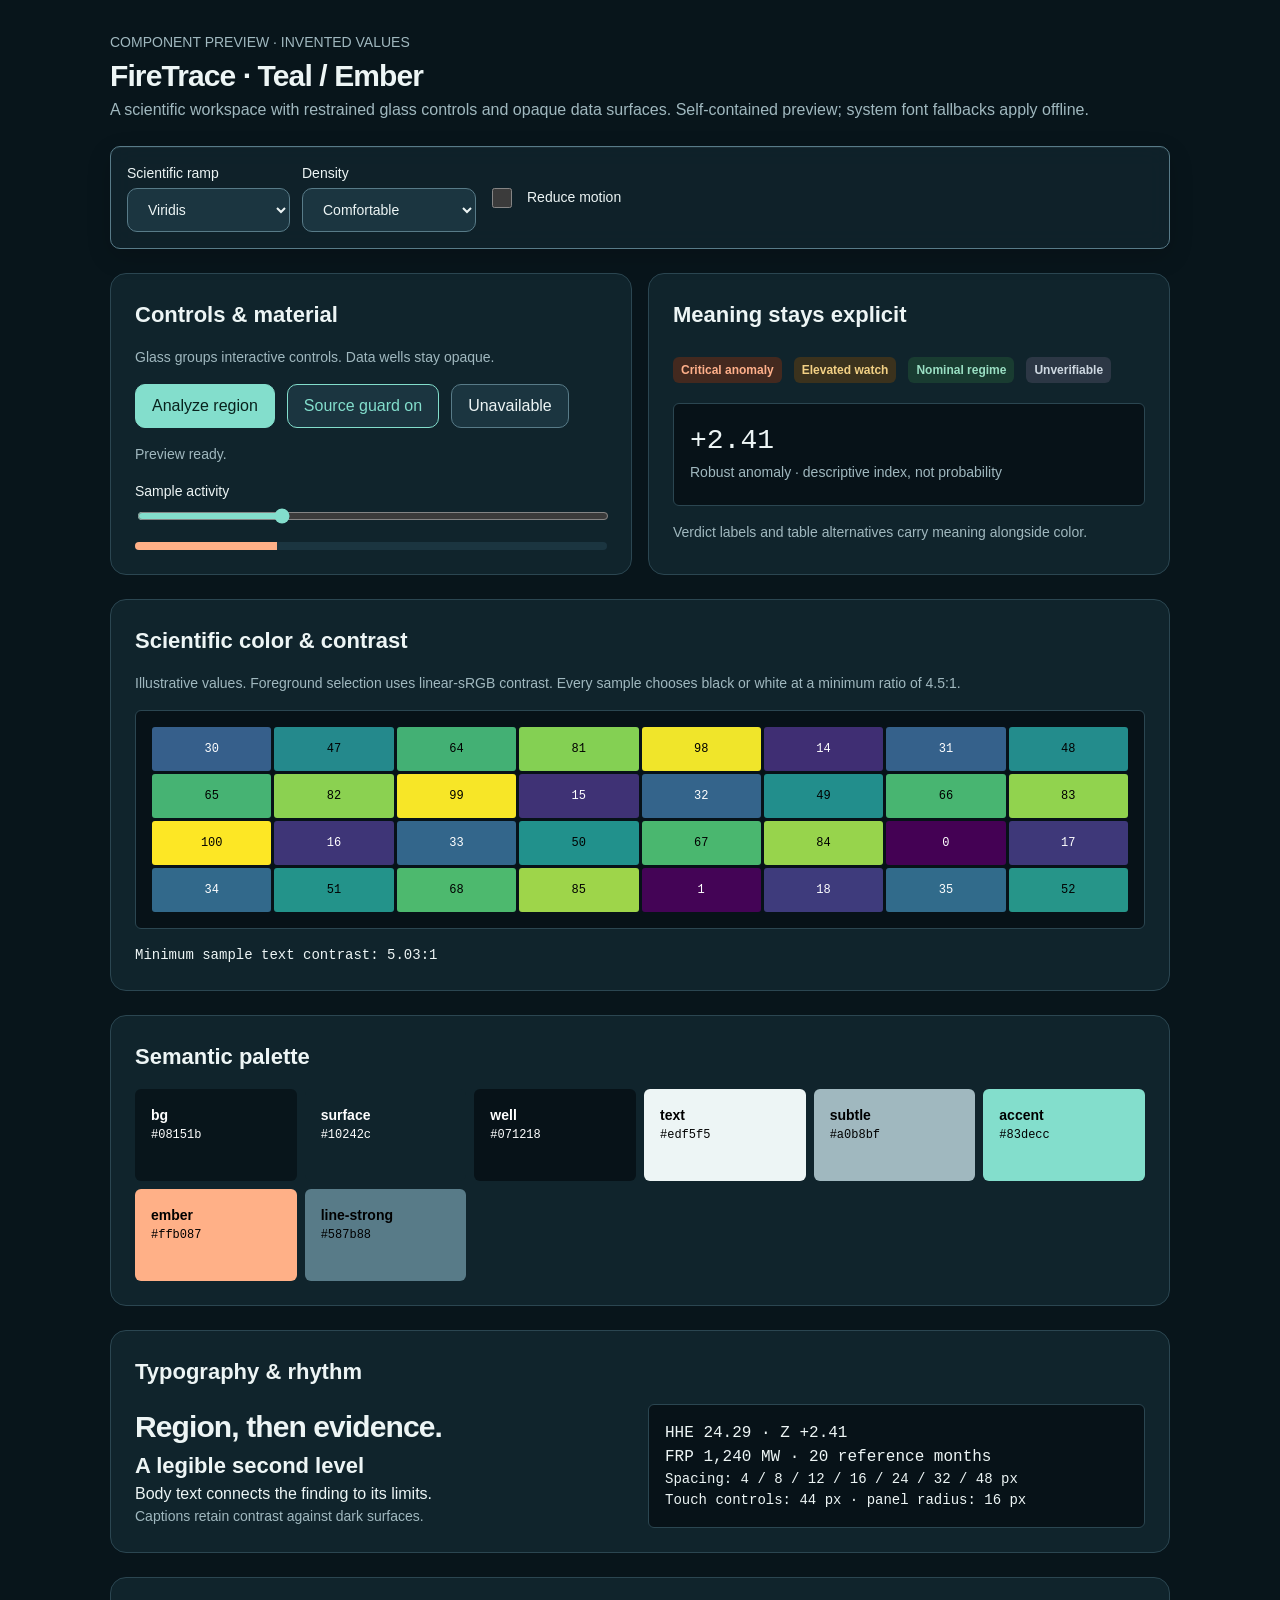
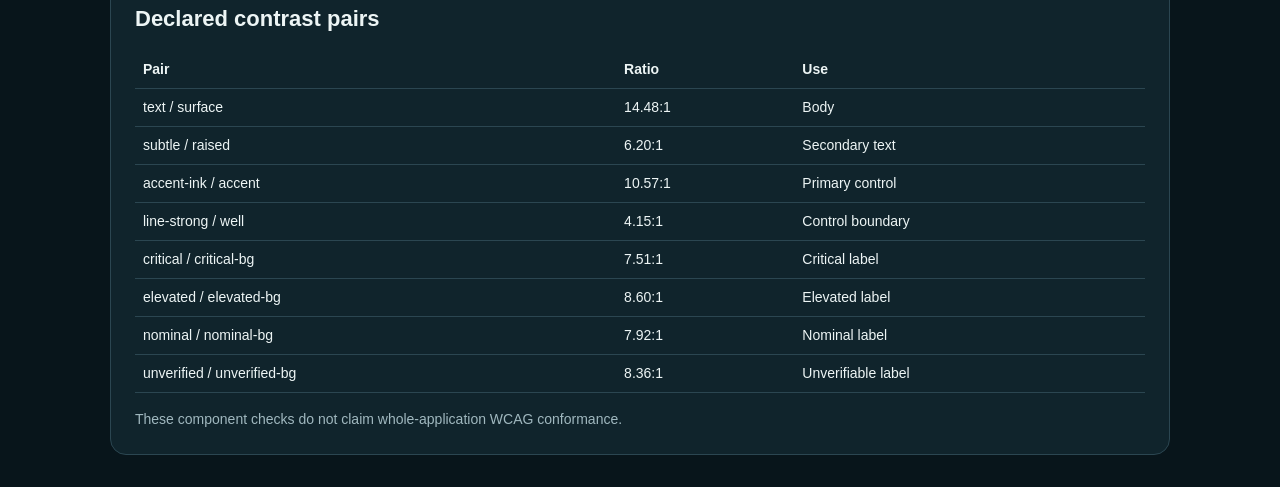
==== design-preview.html @ c1fabc73 "feat: build accessible evidence-first scientific dashboard" ====
<!doctype html>
<html lang="en">
<head>
<meta charset="utf-8"><meta name="viewport" content="width=device-width,initial-scale=1"><meta name="color-scheme" content="dark">
<title>FireTrace · Design system preview</title>
<style>
/* Generated by scripts/build_design.py from design-tokens.json. */
:root {
  --color-bg: #08151b;
  --color-surface: #10242c;
  --color-raised: #1b3540;
  --color-well: #071218;
  --color-text: #edf5f5;
  --color-muted: #bfd0d4;
  --color-subtle: #a0b8bf;
  --color-line: #2b4651;
  --color-line-strong: #587b88;
  --color-accent: #83decc;
  --color-accent-ink: #08221d;
  --color-accent-soft: #173d39;
  --color-ember: #ffb087;
  --color-ember-soft: #40291f;
  --color-critical: #ffb08b;
  --color-critical-bg: #43291f;
  --color-elevated: #f3d185;
  --color-elevated-bg: #3b321d;
  --color-nominal: #9adfc3;
  --color-nominal-bg: #193c31;
  --color-unverified: #ced8e1;
  --color-unverified-bg: #2c3745;
  --color-modis: #7fc8f4;
  --color-viirs: #ffb087;
  --color-both: #83decc;
  --color-excluded: #b9bac8;
  --color-focus: #e6e9a0;
  --color-glass: rgba(16, 36, 44, 0.88);
  --color-white: #ffffff;
  --color-black: #000000;
  --font-sans: Geist, 'Segoe UI', sans-serif;
  --font-mono: 'Geist Mono', 'Cascadia Code', Consolas, monospace;
  --font-size-caption: 12px;
  --font-size-small: 14px;
  --font-size-body: 16px;
  --font-size-title: 22px;
  --font-size-heading: 30px;
  --font-size-metric: 28px;
  --space-1: 4px;
  --space-2: 8px;
  --space-3: 12px;
  --space-4: 16px;
  --space-5: 20px;
  --space-6: 24px;
  --space-8: 32px;
  --space-10: 40px;
  --space-12: 48px;
  --radius-small: 6px;
  --radius-control: 10px;
  --radius-panel: 16px;
  --radius-pill: 999px;
  --shadow-glass: 0 8px 24px rgba(0, 0, 0, 0.16), inset 0 1px 0 rgba(237, 245, 245, 0.06);
  --shadow-floating: 0 12px 32px rgba(0, 0, 0, 0.28);
  --motion-fast: 120ms;
  --motion-normal: 180ms;
  --motion-ease: cubic-bezier(0.2, 0, 0, 1);
  --breakpoint-mobile: 640px;
  --breakpoint-tablet: 1000px;
  --breakpoint-wide: 1440px;
  --layout-max: 1600px;
  --layout-target: 44px;
  --ramp-viridis-0: #440154;
  --ramp-viridis-1: #3b528b;
  --ramp-viridis-2: #21918c;
  --ramp-viridis-3: #5ec962;
  --ramp-viridis-4: #fde725;
  --ramp-cividis-0: #00204c;
  --ramp-cividis-1: #414d6b;
  --ramp-cividis-2: #7c7b78;
  --ramp-cividis-3: #bdaf6f;
  --ramp-cividis-4: #fdea45;
  --ramp-ylorrd-0: #451216;
  --ramp-ylorrd-1: #9c2925;
  --ramp-ylorrd-2: #e75b31;
  --ramp-ylorrd-3: #ffae52;
  --ramp-ylorrd-4: #fff0a3;
  --ramp-diverging-0: #235b91;
  --ramp-diverging-1: #77b8d9;
  --ramp-diverging-2: #243943;
  --ramp-diverging-3: #e7a271;
  --ramp-diverging-4: #bb442a;
}

*{box-sizing:border-box}body{margin:0;background:var(--color-bg);color:var(--color-text);font:16px/1.5 var(--font-sans)}
main{max-width:1100px;margin:auto;padding:32px 20px;display:grid;gap:24px}h1,h2,p{margin:0}h1{font-size:30px;letter-spacing:-.03em}h2{font-size:22px}
.muted{color:var(--color-subtle)}.small{font-size:14px}.mono{font-family:var(--font-mono)}
.panel{background:var(--color-surface);border:1px solid var(--color-line);border-radius:var(--radius-panel);padding:24px;display:grid;gap:16px;min-width:0}
.row{display:flex;gap:12px;align-items:center;flex-wrap:wrap}.grid{display:grid;grid-template-columns:repeat(auto-fit,minmax(min(100%,280px),1fr));gap:16px}
.glass{background:var(--color-glass);box-shadow:var(--shadow-glass);backdrop-filter:blur(12px);border:1px solid var(--color-line-strong);border-radius:var(--radius-control);padding:16px}
button,select,input{font:inherit}button,select{min-height:44px;border-radius:var(--radius-control);border:1px solid var(--color-line-strong);padding:8px 16px;background:var(--color-raised);color:var(--color-text)}
button{cursor:pointer}button:hover{background:var(--color-line)}button.primary{background:var(--color-accent);color:var(--color-accent-ink);border-color:var(--color-accent)}
button[aria-pressed="true"]{border-color:var(--color-accent);color:var(--color-accent)}label{font-size:14px;display:grid;gap:4px;min-width:0}
select{max-width:100%;min-width:0}input[type=range]{width:100%;accent-color:var(--color-accent)}input[type=checkbox]{width:20px;height:20px;accent-color:var(--color-accent)}
:focus-visible{outline:3px solid var(--color-focus);outline-offset:3px}.tag{padding:4px 8px;border-radius:var(--radius-small);font-size:12px;font-weight:650}
.critical{background:var(--color-critical-bg);color:var(--color-critical)}.elevated{background:var(--color-elevated-bg);color:var(--color-elevated)}
.nominal{background:var(--color-nominal-bg);color:var(--color-nominal)}.unverified{background:var(--color-unverified-bg);color:var(--color-unverified)}
.well{background:var(--color-well);border:1px solid var(--color-line);border-radius:var(--radius-small);padding:16px}
.heatmap{display:grid;grid-template-columns:repeat(8,minmax(32px,1fr));gap:3px;overflow:auto}.heatmap span{display:flex;align-items:center;justify-content:center;min-height:44px;font:12px var(--font-mono);border-radius:3px}
.compact .heatmap span{min-height:32px}.swatches{display:grid;grid-template-columns:repeat(auto-fit,minmax(145px,1fr));gap:8px}.swatch{padding:16px;border-radius:var(--radius-small);min-height:92px;overflow-wrap:anywhere;font-size:14px}.swatch code{display:block;font-size:12px}
.track{height:8px;background:var(--color-raised);border-radius:6px;overflow:hidden}.track div{height:100%;background:var(--color-ember);width:30%;transition:width var(--motion-normal) var(--motion-ease)}
table{width:100%;border-collapse:collapse;font-size:14px}td,th{padding:8px;text-align:left;border-bottom:1px solid var(--color-line);overflow-wrap:anywhere}
.table-scroll{overflow:auto}.reduced *{transition:none!important;animation:none!important}
@media(max-width:640px){main{padding:20px 12px}.panel{padding:16px}.heatmap{grid-template-columns:repeat(8,minmax(32px,1fr))}}
@media(prefers-reduced-motion:reduce){*{transition:none!important;animation:none!important}}
@supports not(backdrop-filter:blur(1px)){.glass{background:var(--color-surface)}}
</style>
</head>
<body><main>
<header><p class="small muted">COMPONENT PREVIEW · INVENTED VALUES</p><h1>FireTrace · Teal / Ember</h1><p class="muted">A scientific workspace with restrained glass controls and opaque data surfaces. Self-contained preview; system font fallbacks apply offline.</p></header>
<section class="glass row" aria-label="Preview controls">
  <label>Scientific ramp<select id="ramp"><option value="viridis">Viridis</option><option value="cividis">Cividis</option><option value="ylorrd">Ember sequential</option><option value="diverging">Diverging Z</option></select></label>
  <label>Density<select id="density"><option value="comfortable">Comfortable</option><option value="compact">Compact specimen</option></select></label>
  <label class="row"><input type="checkbox" id="motion">Reduce motion</label>
</section>
<section class="grid">
 <article class="panel"><h2>Controls &amp; material</h2><p class="small muted">Glass groups interactive controls. Data wells stay opaque.</p><div class="row"><button class="primary" id="primary" type="button">Analyze region</button><button id="toggle" aria-pressed="true" type="button">Source guard on</button><button disabled>Unavailable</button></div><p id="status" role="status" class="small muted">Preview ready.</p><label>Sample activity <input type="range" id="activity" min="0" max="100" value="30"></label><div class="track" aria-hidden="true"><div id="fill"></div></div></article>
 <article class="panel"><h2>Meaning stays explicit</h2><div class="row"><span class="tag critical">Critical anomaly</span><span class="tag elevated">Elevated watch</span><span class="tag nominal">Nominal regime</span><span class="tag unverified">Unverifiable</span></div><div class="well"><p class="mono" style="font-size:28px">+2.41</p><p class="small muted">Robust anomaly · descriptive index, not probability</p></div><p class="small muted">Verdict labels and table alternatives carry meaning alongside color.</p></article>
</section>
<section class="panel"><h2>Scientific color &amp; contrast</h2><p class="small muted">Illustrative values. Foreground selection uses linear-sRGB contrast. Every sample chooses black or white at a minimum ratio of 4.5:1.</p><div class="well"><div id="heatmap" class="heatmap"></div></div><p id="contrast-status" class="small mono" role="status"></p></section>
<section class="panel"><h2>Semantic palette</h2><div id="swatches" class="swatches"></div></section>
<section class="panel"><h2>Typography &amp; rhythm</h2><div class="grid"><div><h1>Region, then evidence.</h1><h2>A legible second level</h2><p>Body text connects the finding to its limits.</p><p class="small muted">Captions retain contrast against dark surfaces.</p></div><div class="mono well"><p>HHE 24.29 · Z +2.41</p><p>FRP 1,240 MW · 20 reference months</p><p class="small">Spacing: 4 / 8 / 12 / 16 / 24 / 32 / 48 px</p><p class="small">Touch controls: 44 px · panel radius: 16 px</p></div></div></section>
<section class="panel"><h2>Declared contrast pairs</h2><div class="table-scroll"><table><thead><tr><th>Pair</th><th>Ratio</th><th>Use</th></tr></thead><tbody id="ratios"></tbody></table></div><p class="small muted">These component checks do not claim whole-application WCAG conformance.</p></section>
</main>
<script type="application/json" id="design-tokens">{"name": "FireTrace — Teal / Ember", "version": 1, "color": {"bg": "#08151b", "surface": "#10242c", "raised": "#1b3540", "well": "#071218", "text": "#edf5f5", "muted": "#bfd0d4", "subtle": "#a0b8bf", "line": "#2b4651", "line-strong": "#587b88", "accent": "#83decc", "accent-ink": "#08221d", "accent-soft": "#173d39", "ember": "#ffb087", "ember-soft": "#40291f", "critical": "#ffb08b", "critical-bg": "#43291f", "elevated": "#f3d185", "elevated-bg": "#3b321d", "nominal": "#9adfc3", "nominal-bg": "#193c31", "unverified": "#ced8e1", "unverified-bg": "#2c3745", "modis": "#7fc8f4", "viirs": "#ffb087", "both": "#83decc", "excluded": "#b9bac8", "focus": "#e6e9a0", "glass": "rgba(16, 36, 44, 0.88)", "white": "#ffffff", "black": "#000000"}, "font": {"sans": "Geist, 'Segoe UI', sans-serif", "mono": "'Geist Mono', 'Cascadia Code', Consolas, monospace"}, "font-size": {"caption": "12px", "small": "14px", "body": "16px", "title": "22px", "heading": "30px", "metric": "28px"}, "space": {"1": "4px", "2": "8px", "3": "12px", "4": "16px", "5": "20px", "6": "24px", "8": "32px", "10": "40px", "12": "48px"}, "radius": {"small": "6px", "control": "10px", "panel": "16px", "pill": "999px"}, "shadow": {"glass": "0 8px 24px rgba(0, 0, 0, 0.16), inset 0 1px 0 rgba(237, 245, 245, 0.06)", "floating": "0 12px 32px rgba(0, 0, 0, 0.28)"}, "motion": {"fast": "120ms", "normal": "180ms", "ease": "cubic-bezier(0.2, 0, 0, 1)"}, "breakpoint": {"mobile": "640px", "tablet": "1000px", "wide": "1440px"}, "layout": {"max": "1600px", "target": "44px"}, "ramp": {"viridis": ["#440154", "#3b528b", "#21918c", "#5ec962", "#fde725"], "cividis": ["#00204c", "#414d6b", "#7c7b78", "#bdaf6f", "#fdea45"], "ylorrd": ["#451216", "#9c2925", "#e75b31", "#ffae52", "#fff0a3"], "diverging": ["#235b91", "#77b8d9", "#243943", "#e7a271", "#bb442a"]}}</script>
<script>
const tokens=JSON.parse(document.getElementById("design-tokens").textContent),c=tokens.color;
const rgb=hex=>[1,3,5].map(offset=>parseInt(hex.slice(offset,offset+2),16));
function luminance(hex){const v=rgb(hex).map(n=>{const x=n/255;return x<=.04045?x/12.92:((x+.055)/1.055)**2.4});return v[0]*.2126+v[1]*.7152+v[2]*.0722}
function ratio(a,b){const v=[luminance(a),luminance(b)].sort((x,y)=>x-y);return(v[1]+.05)/(v[0]+.05)}
function interpolate(stops,t){const p=Math.min(1,Math.max(0,t))*(stops.length-1),i=Math.min(stops.length-2,Math.floor(p)),f=p-i,a=rgb(stops[i]),b=rgb(stops[i+1]);return"#"+a.map((n,k)=>Math.round(n+f*(b[k]-n)).toString(16).padStart(2,"0")).join("")}
function render(){const host=document.getElementById("heatmap");host.replaceChildren();let minimum=21;for(let i=0;i<32;i++){const value=(i*17+Number(document.getElementById("activity").value))%101,bg=interpolate(tokens.ramp[document.getElementById("ramp").value],value/100),fg=ratio(bg,c.white)>=ratio(bg,c.black)?c.white:c.black;minimum=Math.min(minimum,ratio(bg,fg));const cell=document.createElement("span");cell.textContent=value;cell.style.background=bg;cell.style.color=fg;host.append(cell)}document.getElementById("contrast-status").textContent="Minimum sample text contrast: "+minimum.toFixed(2)+":1";document.getElementById("fill").style.width=document.getElementById("activity").value+"%"}
for(const key of ["bg","surface","well","text","subtle","accent","ember","line-strong"]){const swatch=document.createElement("div");swatch.className="swatch";swatch.style.background=c[key];swatch.style.color=ratio(c[key],c.white)>=ratio(c[key],c.black)?c.white:c.black;const label=document.createElement("strong"),code=document.createElement("code");label.textContent=key;code.textContent=c[key];swatch.append(label,code);document.getElementById("swatches").append(swatch)}
for(const[a,b,use]of[["text","surface","Body"],["subtle","raised","Secondary text"],["accent-ink","accent","Primary control"],["line-strong","well","Control boundary"],["critical","critical-bg","Critical label"],["elevated","elevated-bg","Elevated label"],["nominal","nominal-bg","Nominal label"],["unverified","unverified-bg","Unverifiable label"]]){const row=document.createElement("tr");for(const value of[a+" / "+b,ratio(c[a],c[b]).toFixed(2)+":1",use]){const cell=document.createElement("td");cell.textContent=value;row.append(cell)}document.getElementById("ratios").append(row)}
document.getElementById("ramp").onchange=render;document.getElementById("activity").oninput=render;
document.getElementById("density").onchange=event=>document.body.classList.toggle("compact",event.target.value==="compact");
document.getElementById("motion").onchange=event=>document.body.classList.toggle("reduced",event.target.checked);
document.getElementById("primary").onclick=()=>{document.getElementById("status").textContent="Preview interaction completed; no analysis request was sent."};
document.getElementById("toggle").onclick=event=>{const on=event.target.getAttribute("aria-pressed")!=="true";event.target.setAttribute("aria-pressed",String(on));event.target.textContent="Source guard "+(on?"on":"off")};render();
</script>
</body></html>
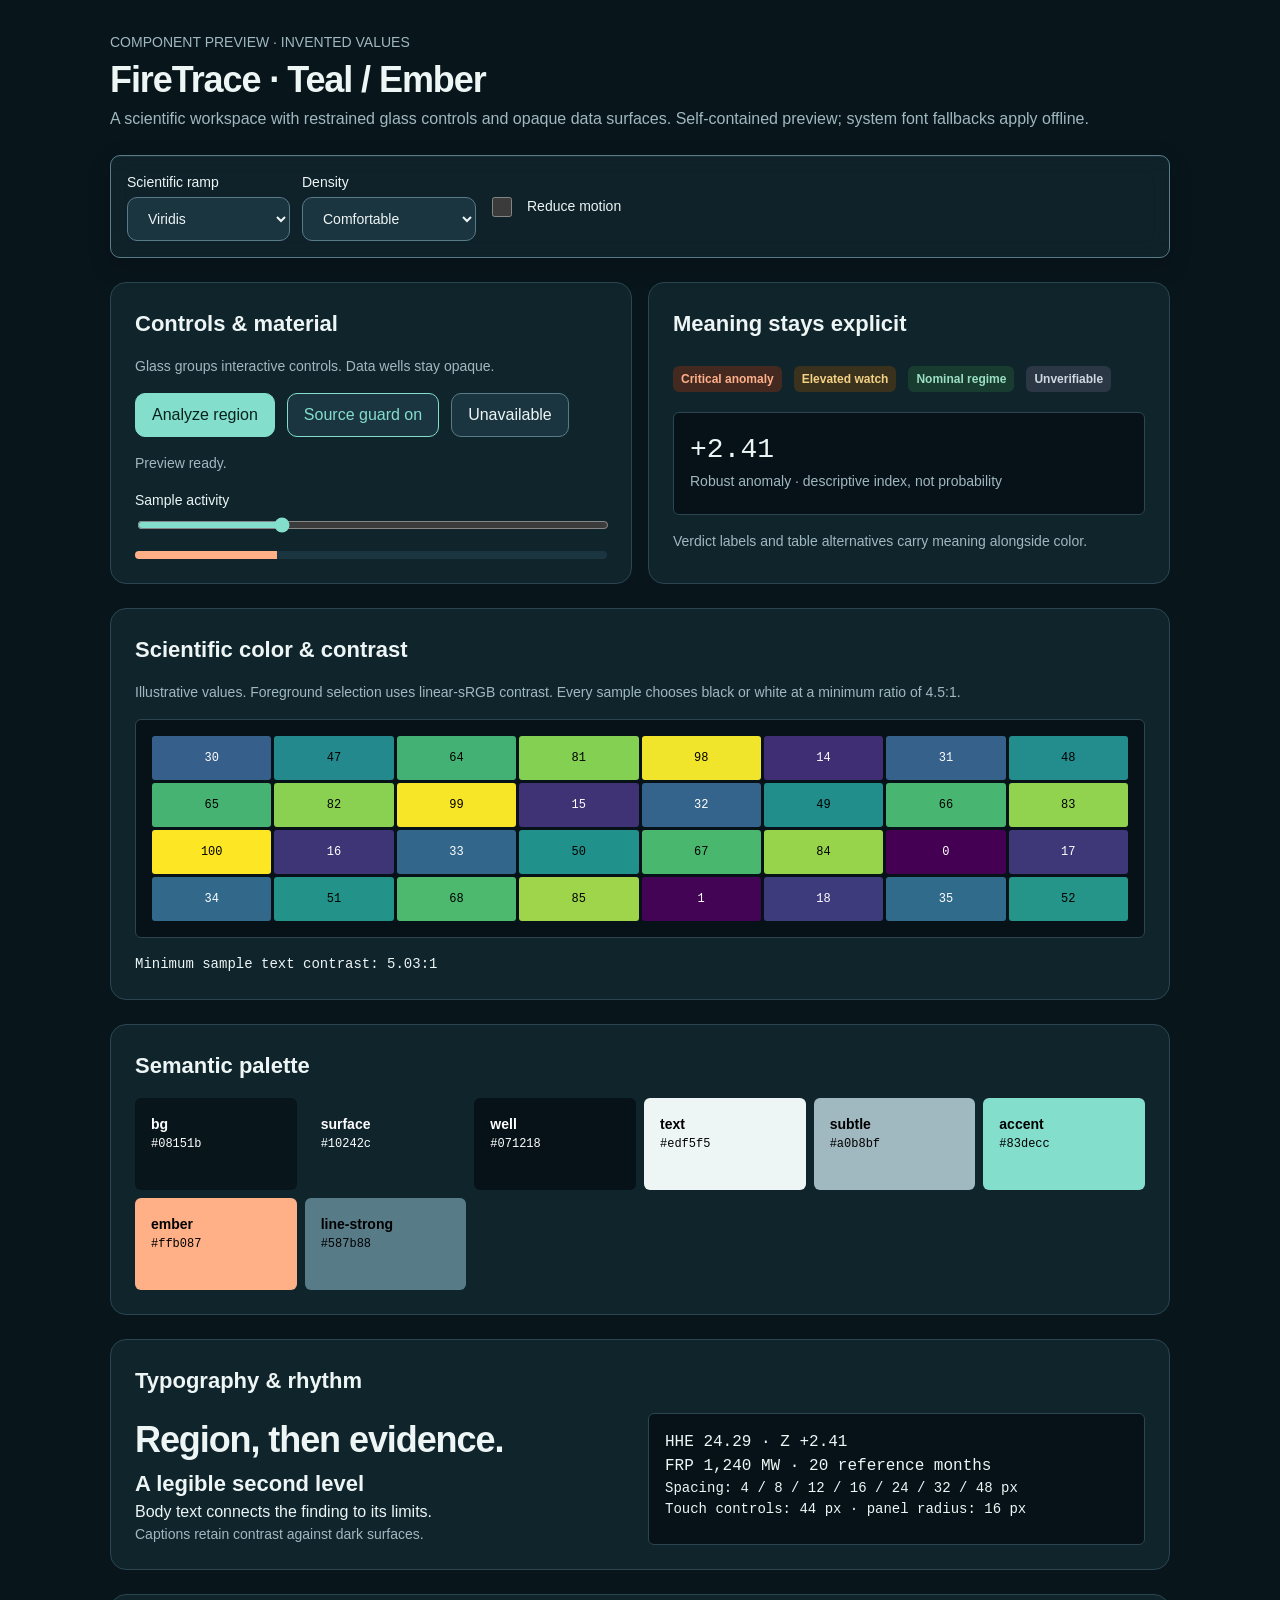
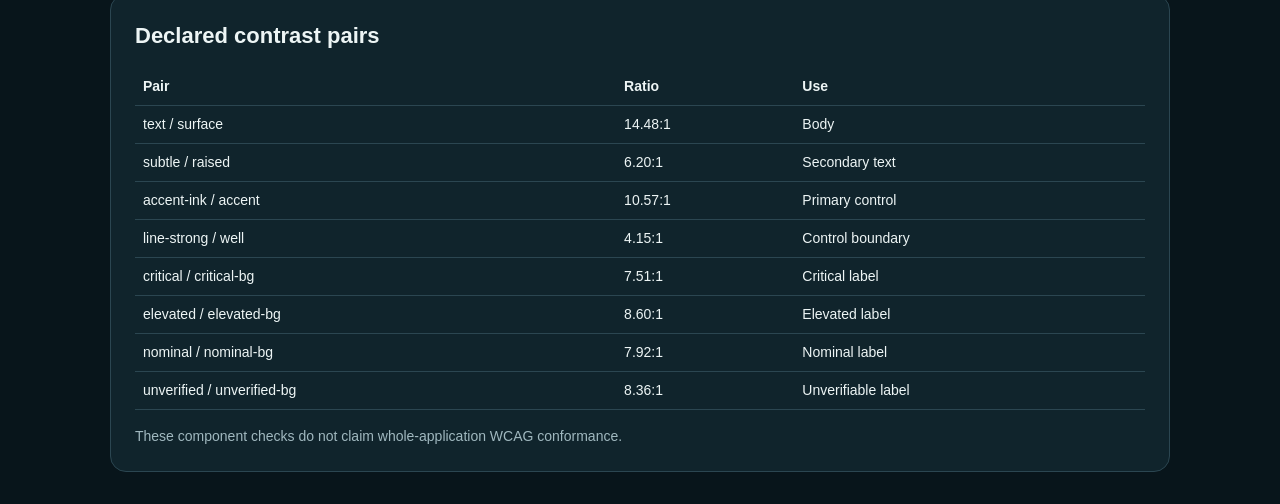
==== commit 4b1986f8: "feat: refine FireTrace dashboard for team review" ====
--- a/design-preview.html
+++ b/design-preview.html
@@ -42,8 +42,8 @@
   --font-size-small: 14px;
   --font-size-body: 16px;
   --font-size-title: 22px;
-  --font-size-heading: 30px;
-  --font-size-metric: 28px;
+  --font-size-heading: 36px;
+  --font-size-metric: 30px;
   --space-1: 4px;
   --space-2: 8px;
   --space-3: 12px;
@@ -65,7 +65,7 @@
   --breakpoint-mobile: 640px;
   --breakpoint-tablet: 1000px;
   --breakpoint-wide: 1440px;
-  --layout-max: 1600px;
+  --layout-max: 1480px;
   --layout-target: 44px;
   --ramp-viridis-0: #440154;
   --ramp-viridis-1: #3b528b;
@@ -90,7 +90,7 @@
 }
 
 *{box-sizing:border-box}body{margin:0;background:var(--color-bg);color:var(--color-text);font:16px/1.5 var(--font-sans)}
-main{max-width:1100px;margin:auto;padding:32px 20px;display:grid;gap:24px}h1,h2,p{margin:0}h1{font-size:30px;letter-spacing:-.03em}h2{font-size:22px}
+main{max-width:1100px;margin:auto;padding:32px 20px;display:grid;gap:24px}h1,h2,p{margin:0}h1{font-size:var(--font-size-heading);letter-spacing:-.03em;text-wrap:balance}h2{font-size:var(--font-size-title)}
 .muted{color:var(--color-subtle)}.small{font-size:14px}.mono{font-family:var(--font-mono)}
 .panel{background:var(--color-surface);border:1px solid var(--color-line);border-radius:var(--radius-panel);padding:24px;display:grid;gap:16px;min-width:0}
 .row{display:flex;gap:12px;align-items:center;flex-wrap:wrap}.grid{display:grid;grid-template-columns:repeat(auto-fit,minmax(min(100%,280px),1fr));gap:16px}
@@ -129,7 +129,7 @@
 <section class="panel"><h2>Typography &amp; rhythm</h2><div class="grid"><div><h1>Region, then evidence.</h1><h2>A legible second level</h2><p>Body text connects the finding to its limits.</p><p class="small muted">Captions retain contrast against dark surfaces.</p></div><div class="mono well"><p>HHE 24.29 · Z +2.41</p><p>FRP 1,240 MW · 20 reference months</p><p class="small">Spacing: 4 / 8 / 12 / 16 / 24 / 32 / 48 px</p><p class="small">Touch controls: 44 px · panel radius: 16 px</p></div></div></section>
 <section class="panel"><h2>Declared contrast pairs</h2><div class="table-scroll"><table><thead><tr><th>Pair</th><th>Ratio</th><th>Use</th></tr></thead><tbody id="ratios"></tbody></table></div><p class="small muted">These component checks do not claim whole-application WCAG conformance.</p></section>
 </main>
-<script type="application/json" id="design-tokens">{"name": "FireTrace — Teal / Ember", "version": 1, "color": {"bg": "#08151b", "surface": "#10242c", "raised": "#1b3540", "well": "#071218", "text": "#edf5f5", "muted": "#bfd0d4", "subtle": "#a0b8bf", "line": "#2b4651", "line-strong": "#587b88", "accent": "#83decc", "accent-ink": "#08221d", "accent-soft": "#173d39", "ember": "#ffb087", "ember-soft": "#40291f", "critical": "#ffb08b", "critical-bg": "#43291f", "elevated": "#f3d185", "elevated-bg": "#3b321d", "nominal": "#9adfc3", "nominal-bg": "#193c31", "unverified": "#ced8e1", "unverified-bg": "#2c3745", "modis": "#7fc8f4", "viirs": "#ffb087", "both": "#83decc", "excluded": "#b9bac8", "focus": "#e6e9a0", "glass": "rgba(16, 36, 44, 0.88)", "white": "#ffffff", "black": "#000000"}, "font": {"sans": "Geist, 'Segoe UI', sans-serif", "mono": "'Geist Mono', 'Cascadia Code', Consolas, monospace"}, "font-size": {"caption": "12px", "small": "14px", "body": "16px", "title": "22px", "heading": "30px", "metric": "28px"}, "space": {"1": "4px", "2": "8px", "3": "12px", "4": "16px", "5": "20px", "6": "24px", "8": "32px", "10": "40px", "12": "48px"}, "radius": {"small": "6px", "control": "10px", "panel": "16px", "pill": "999px"}, "shadow": {"glass": "0 8px 24px rgba(0, 0, 0, 0.16), inset 0 1px 0 rgba(237, 245, 245, 0.06)", "floating": "0 12px 32px rgba(0, 0, 0, 0.28)"}, "motion": {"fast": "120ms", "normal": "180ms", "ease": "cubic-bezier(0.2, 0, 0, 1)"}, "breakpoint": {"mobile": "640px", "tablet": "1000px", "wide": "1440px"}, "layout": {"max": "1600px", "target": "44px"}, "ramp": {"viridis": ["#440154", "#3b528b", "#21918c", "#5ec962", "#fde725"], "cividis": ["#00204c", "#414d6b", "#7c7b78", "#bdaf6f", "#fdea45"], "ylorrd": ["#451216", "#9c2925", "#e75b31", "#ffae52", "#fff0a3"], "diverging": ["#235b91", "#77b8d9", "#243943", "#e7a271", "#bb442a"]}}</script>
+<script type="application/json" id="design-tokens">{"name": "FireTrace — Teal / Ember", "version": 1, "color": {"bg": "#08151b", "surface": "#10242c", "raised": "#1b3540", "well": "#071218", "text": "#edf5f5", "muted": "#bfd0d4", "subtle": "#a0b8bf", "line": "#2b4651", "line-strong": "#587b88", "accent": "#83decc", "accent-ink": "#08221d", "accent-soft": "#173d39", "ember": "#ffb087", "ember-soft": "#40291f", "critical": "#ffb08b", "critical-bg": "#43291f", "elevated": "#f3d185", "elevated-bg": "#3b321d", "nominal": "#9adfc3", "nominal-bg": "#193c31", "unverified": "#ced8e1", "unverified-bg": "#2c3745", "modis": "#7fc8f4", "viirs": "#ffb087", "both": "#83decc", "excluded": "#b9bac8", "focus": "#e6e9a0", "glass": "rgba(16, 36, 44, 0.88)", "white": "#ffffff", "black": "#000000"}, "font": {"sans": "Geist, 'Segoe UI', sans-serif", "mono": "'Geist Mono', 'Cascadia Code', Consolas, monospace"}, "font-size": {"caption": "12px", "small": "14px", "body": "16px", "title": "22px", "heading": "36px", "metric": "30px"}, "space": {"1": "4px", "2": "8px", "3": "12px", "4": "16px", "5": "20px", "6": "24px", "8": "32px", "10": "40px", "12": "48px"}, "radius": {"small": "6px", "control": "10px", "panel": "16px", "pill": "999px"}, "shadow": {"glass": "0 8px 24px rgba(0, 0, 0, 0.16), inset 0 1px 0 rgba(237, 245, 245, 0.06)", "floating": "0 12px 32px rgba(0, 0, 0, 0.28)"}, "motion": {"fast": "120ms", "normal": "180ms", "ease": "cubic-bezier(0.2, 0, 0, 1)"}, "breakpoint": {"mobile": "640px", "tablet": "1000px", "wide": "1440px"}, "layout": {"max": "1480px", "target": "44px"}, "ramp": {"viridis": ["#440154", "#3b528b", "#21918c", "#5ec962", "#fde725"], "cividis": ["#00204c", "#414d6b", "#7c7b78", "#bdaf6f", "#fdea45"], "ylorrd": ["#451216", "#9c2925", "#e75b31", "#ffae52", "#fff0a3"], "diverging": ["#235b91", "#77b8d9", "#243943", "#e7a271", "#bb442a"]}}</script>
 <script>
 const tokens=JSON.parse(document.getElementById("design-tokens").textContent),c=tokens.color;
 const rgb=hex=>[1,3,5].map(offset=>parseInt(hex.slice(offset,offset+2),16));
